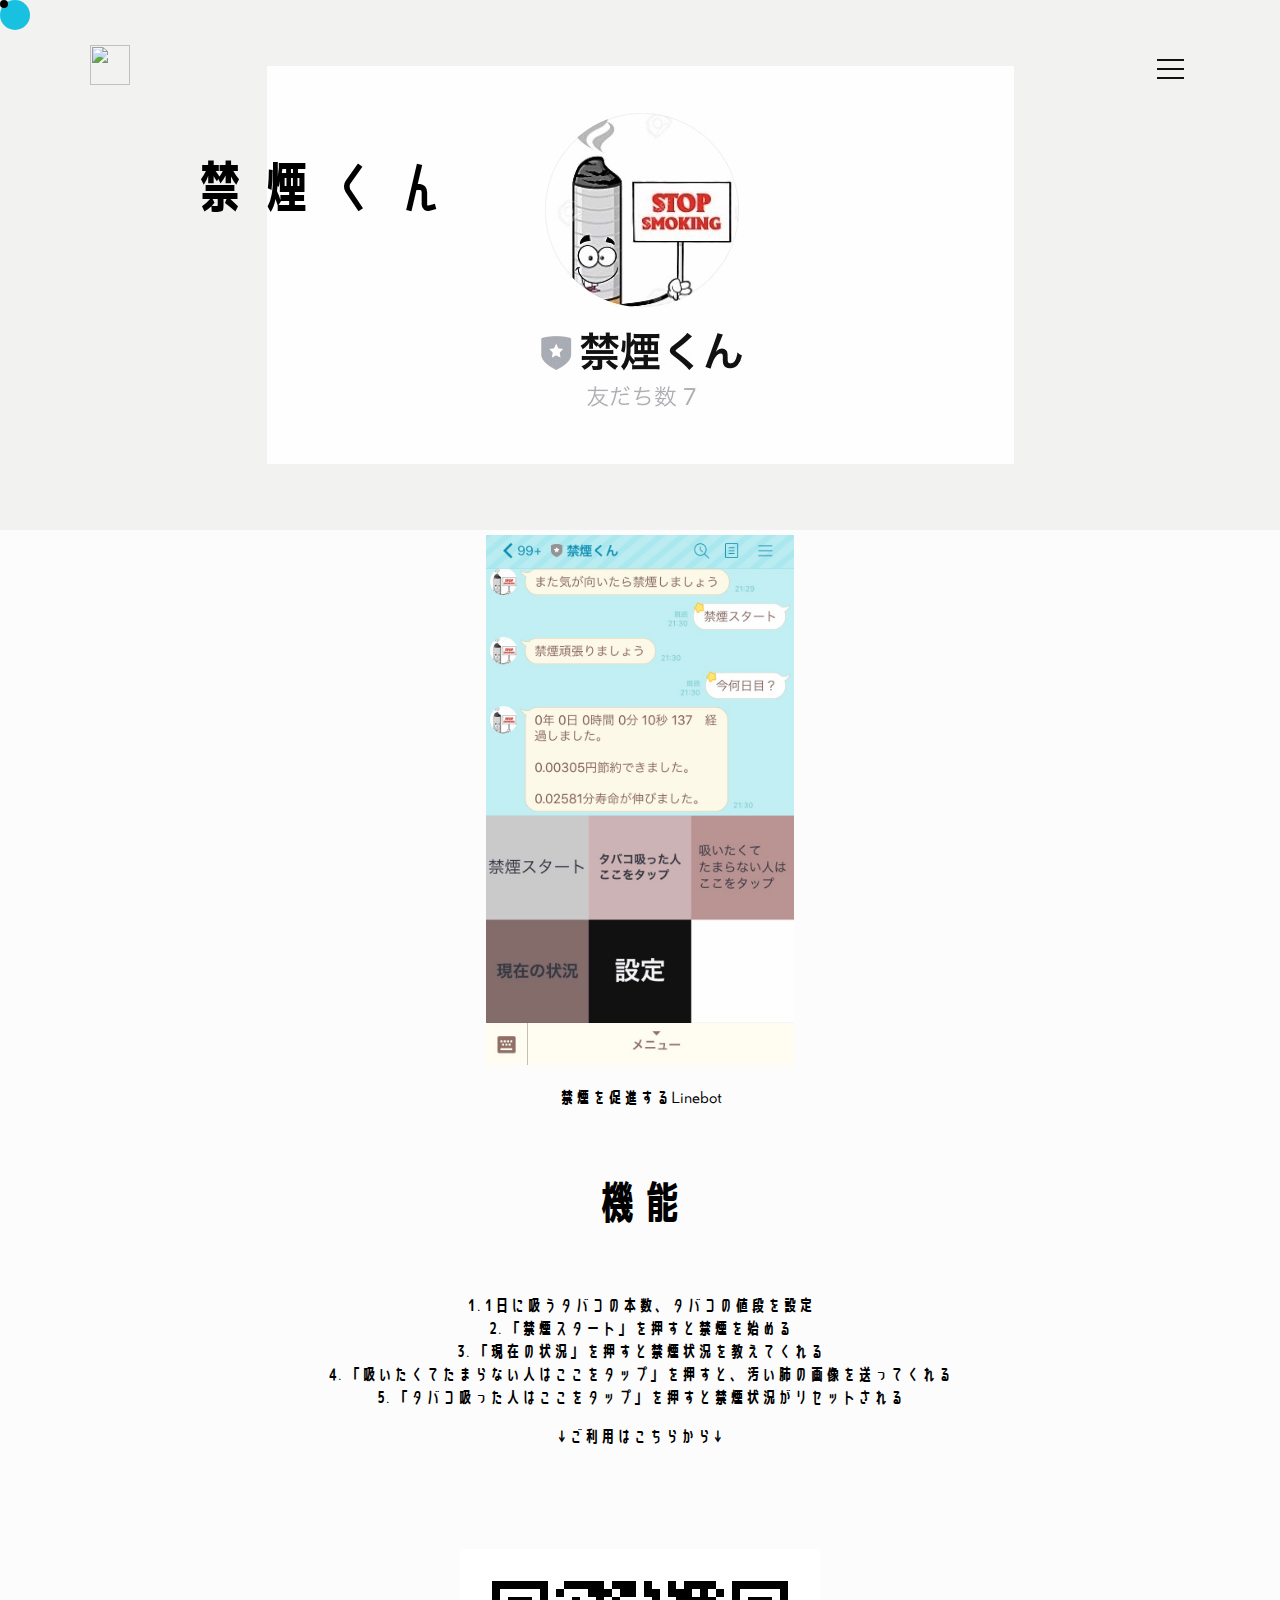
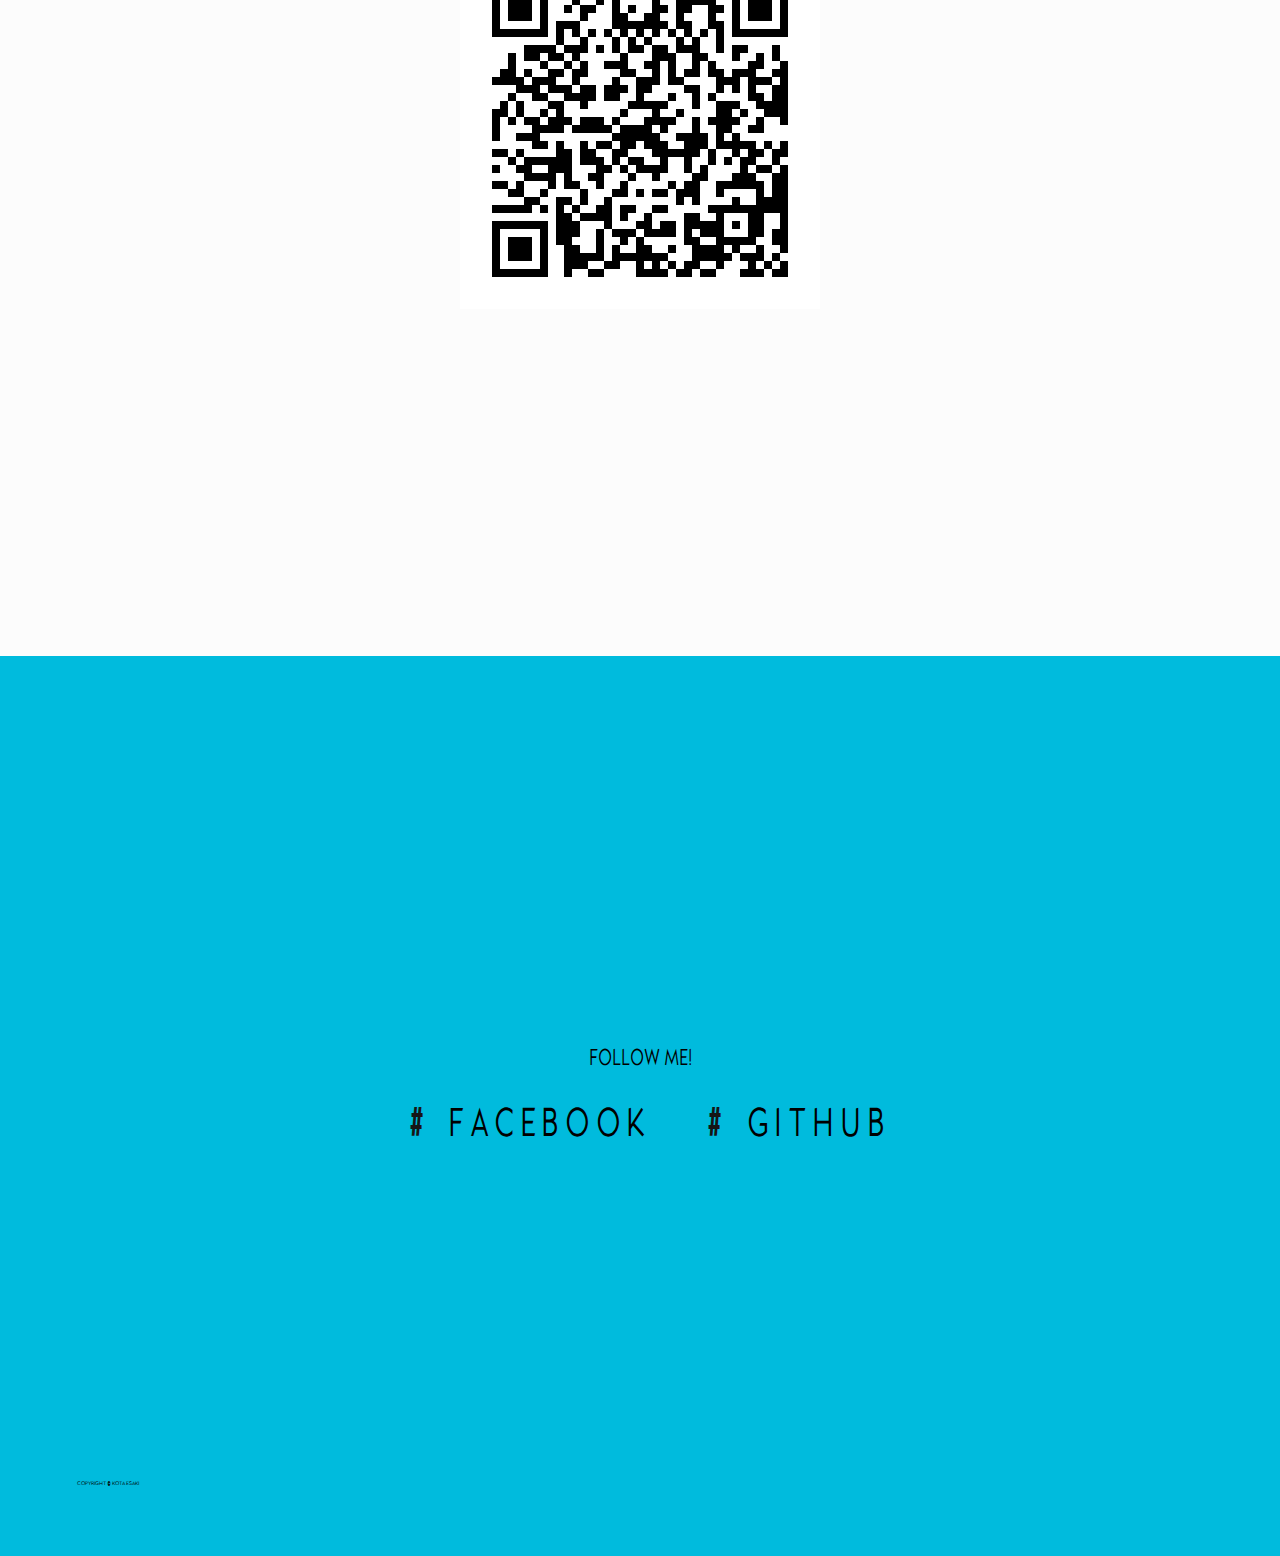
==== contents/content1.html @ cff10628 "second" ====
<!DOCTYPE html>
<html>
<head>
	<meta charset="utf-8">
	<title>KOTA ESAKI / Portfolio site</title>
	<meta name="viewport" content="width=device-width, initial-scale=1, shrink-to-fit=no" user-scalable=no>
	<meta http-equiv="X-UA-Compatible" content="IE=edge">
	<meta name="format-detection" content="telephone=no,address=no,email=no">
	<link rel="canonical" href="URL">

	<link rel="icon" href="img/favicon.ico">
	<link rel="apple-touch-icon" href="../img/favicon.ico" sizes="180x180">
	<link rel="icon" type="image/png" href="../img/favicon.ico" sizes="192x192">
	<link rel="stylesheet" type="text/css" href="../css/mame.css">
	<link rel="stylesheet" href="https://use.fontawesome.com/releases/v5.6.4/css/all.css">
</head>
<body>
	<div id="wrapper">
	<div class="cursor"></div>
  	<div class="follower"></div>

	<!-homeボタン ->
	<h1 class="logo">
		<a href="../index.html"><img src="../img/favicon.ico"></a>
	</h1>



	<!- 右上のハンバーガーメニュー　->
	<header class = "nav" >
		<nav class="global-nav">
		<ul class="global-nav-list">
			<li class="global-nav-item"><a href="../index.html">HOME</a></li>
			<li class="global-nav-item"><a href="../index.html#about">ABOUT</a></li>
			<li class="global-nav-item"><a href="../index.html#portfolio">PORTFOLIO</a></li>
			<li class="global-nav-item"><a href="../index.html#contact">CONTACT</a></li>
		</ul>
		</nav>

		<!- 3本線 ->
		<div class="hamburger" id="js-hamburger">
			<span class="hamburger__line hamburger__line--1"></span>
    		<span class="hamburger__line hamburger__line--2"></span>
    		<span class="hamburger__line hamburger__line--3"></span>

		</div>
		
	</header>

 	<div id="page-top"><a href="#"></a></div>
	



	<section class="contents" class="pages">
		<div id="about-inner">
		<h3 id="about-title" class="title">禁煙くん</h3>
		<img src="../img/IMG_4191.jpg">
		<img src="../img/IMG_4192.jpg">
		<p>禁煙を促進するLinebot</p>
		<h4>機能</h4>
		<p>
			1. 1日に吸うタバコの本数、タバコの値段を設定<br>
			2. 「禁煙スタート」を押すと禁煙を始める<br>
			3. 「現在の状況」を押すと禁煙状況を教えてくれる<br>
			4. 「吸いたくてたまらない人はここをタップ」を押すと、汚い肺の画像を送ってくれる<br>
			5. 「タバコ吸った人はここをタップ」を押すと禁煙状況がリセットされる<br>
		</p>
		<p>↓ご利用はこちらから↓</p>
		<img src="../img/599jyqoc.png">
		</div>
	</section>


	<footer id="global-footer" class="pages">
		<div id="global-footer-container">
		<p>FOLLOW ME!</p>
		<ul>
			<li><a href="https://www.facebook.com/profile.php?id=100008296080637" target="_blank">FACEBOOK</a></li> 
			<li><a href="https://github.com/kotaesaki" target="_blank">GITHUB</a></li>
		</ul>
		</div>
		<div id="global-footer-info">
			<p>COPYRIGHT ©︎ KOTA ESAKI</p>
			
		</div>
		

		
	</footer>

</div>


	<script src="https://ajax.googleapis.com/ajax/libs/jquery/3.4.1/jquery.min.js"></script>

	<script>
		function toggleNav() {
  		var body = document.body;
  		var hamburger = document.getElementById('js-hamburger');
  		var blackBg = document.getElementById('js-black-bg');

  		hamburger.addEventListener('click', function() {
    	body.classList.toggle('nav-open');
  		});

		}
		toggleNav();
	</script>
	<script type="text/javascript" src="../js/pagetop.js"></script>
	<script type="text/javascript" src="../js/particles.min.js"></script>
	<script type="text/javascript" src="../js/set.js"></script>	
	<script src="https://cdnjs.cloudflare.com/ajax/libs/gsap/latest/TweenMax.min.js"></script>
	<script type="text/javascript" src="../js/fadein.js"></script>
	<script type="text/javascript" src="../js/cursor.js"></script>


</body>
</html>
---- css/mame.css ----
@font-face{
  font-family: 'main';
  src: url('../font/Kano.woff') format('woff');


}

@font-face{
  font-family: 'nihongo';
  src: url('../font/Senobi-Gothic-Bold.woff') format('woff');


}
.font{
  font-family: 'main';
}

html,body {
  overflow-x: hidden;
}

#wrapper2{
  display: none;
}

html {
  background: #00bbdd;
}

body {
  justify-content: center;
  align-items: center;
  margin: 0%;
  position: relative;
  width: 100%;
  cursor: none;
  background-color: #FCFCFC;
  font-family: "main",'nihongo';
}

.cursor,
.follower {
  border-radius: 50%;
  position: absolute; //bodyの一番左上になるように配置する
  top: 0;
  left: 0; 
  cursor: none;
  pointer-events: none; //他の要素がクリックできなくならないように
}
 
.cursor {
  width: 8px;
  height: 8px;
  background-color: #000;
  z-index: 10000; //どの要素よりも一番上になるようにする
}

.follower.is-white{
  background-color: #fff;
}
 

.follower {
  display: -webkit-box;
  display: flex;
  -webkit-box-pack: center;
          justify-content: center;
  -webkit-box-align: center;
          align-items: center;
  width: 30px;
  height: 30px;
  background-color: #00bbdd;
  z-index: 9999;
  -webkit-transition: -webkit-transform ease .1s;
  transition: -webkit-transform ease .1s;
  transition: transform ease .1s;
  transition: transform ease .1s, -webkit-transform ease .1s;
  text-align: center;
  opacity: .9;
}
.follower span {
  display: inline-block;
  font-size: 14px;
  font-weight: bold;
  -webkit-transform: scale(0);
          transform: scale(0);
}
.follower.is-active {
  -webkit-transform: scale(1.5);
          transform: scale(1.5);
}

a{
  text-decoration: none;
  cursor: none;
}
a:link{
  color: #000;
}
a:visited{
  color: #000;
}
a:hover{
  color: #000;
}
a:active{
  color: #000;
}

img {
  width: 100%; 
  height:100%; 
  object-fit: scale-down;
}

h2{
  letter-spacing: .8em;
  font-size: 2.0em;
  transform: scale(1.0, 1.0);
}

/*画面外にいる状態*/
.fadein2 {
  opacity : 0;
  transform : translate(0, 200px);
  transition : all 1000ms;
  }

/* 画面内に入った状態 */
.fadein2.scrollin {
  opacity : 1;
  transform : translate(0, 0);
  }


.effect2 > article.fadein2:nth-of-type(2) {
  -moz-transition-delay:100ms;
  -webkit-transition-delay:100ms;
  -o-transition-delay:100ms;
  -ms-transition-delay:100ms;
  }

.effect2 > article.fadein2:nth-of-type(3) {
  -moz-transition-delay:200ms;
  -webkit-transition-delay:200ms;
  -o-transition-delay:200ms;
  -ms-transition-delay:200ms;
  }

.effect2 > article.fadein2:nth-of-type(4) {
  -moz-transition-delay:300ms;
  -webkit-transition-delay:300ms;
  -o-transition-delay:300ms;
  -ms-transition-delay:300ms;
  }

.effect2 > article.fadein2:nth-of-type(5) {
  -moz-transition-delay:400ms;
  -webkit-transition-delay:400ms;
  -o-transition-delay:400ms;
  -ms-transition-delay:400ms;
  }

.effect2 > article.fadein2:nth-of-type(6) {
  -moz-transition-delay:500ms;
  -webkit-transition-delay:500ms;
  -o-transition-delay:500ms;
  -ms-transition-delay:500ms;
  }


/*画面外にいる状態*/
.fadein1 {
  opacity : 0;
  transform : translate(0, -100px);
  transition : all 1000ms;
  }

/* 画面内に入った状態 */
.fadein1.scrollin {
  opacity : 1;
  transform : translate(0, 0);
  }

.effect1 > p.fadein1:nth-of-type(1){
  -moz-transition-delay:500ms;
  -webkit-transition-delay:500ms;
  -o-transition-delay:500ms;
  -ms-transition-delay:500ms;
}




.logo{
  position: fixed;
  left: 7%;
  top: 5%;
  width: 40px;
  height: 40px;
  margin: 0;
  z-index: 200;

}


.nav{
  position: fixed;
  right: 7%;
  top: 5%;
  width: 40px;
  height: 40px;
  z-index: 200;

}

.global-nav{
  position: fixed;
  right: -320px;
  top: 0:
  width:20%;
  height: 100vh;
  transition: all .6s;
  z-index: 200;
  overflow-y: auto; /* メニューが多くなったらスクロールできるように */
}

.hamburger {
  position: absolute;
  right: 0;
  top: 0;
  width: 40px; /* クリックしやすいようにちゃんと幅を指定する */
  height: 40px; /* クリックしやすいようにちゃんと高さを指定する */
  z-index: 300;
}

.global-nav-list{
  margin: 0;
  padding: 0;
  list-style: none;
}

.global-nav-item{
  text-align: center;
  padding: 0 14px;
}

.global-nav-item a {
  display: block;
  padding: 8px 0;
  border-bottom: 1px solid #eee;
  text-decoration: none;
  color: #111;
}
.global-nav-item a:hover {
  background-color: #eee;
}


.hamburger__line {
  position: absolute;
  left: 6.5px;
  width: 27px;
  height: 2px;
  background-color: #111;
  transition: all .6s;
}
.hamburger__line--1 {
  top: 14px;
}
.hamburger__line--2 {
  top: 23px;
}
.hamburger__line--3 {
  top: 32px;
}



/* 表示された時用のCSS */
.nav-open .global-nav {
  right: 10%;
}

.nav-open .hamburger__line--1 {
  transform: rotate(45deg);
  top: 20px;
}
.nav-open .hamburger__line--2 {
  width: 0;
  left: 50%;
}
.nav-open .hamburger__line--3 {
  transform: rotate(-45deg);
  top: 20px;
}


#page-top{
  width: 50px;
  height: 50px;
  position: fixed;
  right: 7%;
  bottom: 7%;
  opacity: 0.6;
  z-index: 1000;
}
#page-top a{
  position: relative;
  display: block;
  width: 50px;
  height: 50px;
  text-decoration: none;
}
#page-top a::before{
  font-family: 'Font Awesome 5 Free';
  font-weight: 900;
  content: '\f106';
  font-size: 50px;
  color: #000;
  position: absolute;
  width: 25px;
  height: 25px;
  top: 0;
  bottom: 0;
  right: 0;
  left: 0;
  margin: auto;
  text-align: center;
}

#ppap{
  width: 100vw;
  height: auto;
  margin:0 0 15%;
  position: relative;
  display: block;

  top: 0;
  left: 0;
  z-index: 0;

}

.background {
  position: absolute;
  display: block;
  top: 0;
  left: 0;
  z-index: 0;
}


.container {
  display: block;
  justify-content: center;
  align-items: center;

}
.box {
  border-radius: 5px;
  padding: 20px;
  text-align: center;
  position: absolute;
  width: 100%;
  top: 50%;
  left: 0%;
  transform: translateY(-50%);
  -webkit-transform: translateY(-50%);
  -ms-transform: translateY(-50%);
  z-index: 1;
  color: #1a1a1a;
}
.catchcopy{
  font-size: 1.2em;
  letter-spacing: .5em;
}


.pages{
  display: block;
  position: relative;
  width: 100vw;
  height: auto;
  background-color: #FCFCFC;
}


.title{
  position: absolute;
  font-size: 3.5em;
  letter-spacing: .2em;
  font-weight: bold;

}


#about{
  height:600px; 
}

#about-inner{
  position: absolute;
  width: 100vw;
  height: 530px;
  background-color: #F2F2F1;


}
#about-title{
  left: 15vw;
  top: 10vh;
}
#about-contents{
  position: absolute;
  margin: -7.0vh auto;
  left: 45vw;
  width: 35vw;
  height: 600px;
  border: solid 10px #000;
}


#about-contents p{
    position: relative;
    padding: 16% 13.2%;
    line-height: 2.5em;
    font-size: 1em;
    letter-spacing: .2em;
    font-weight: bold;
}

#about-contents p a{
  display: inline-block;
  transition: .6s;
}
#about-contents p a:hover{
  transform: rotate(10deg);

}

#portfolio{
  margin-top: 9%;
  margin-bottom: 20%;
}
#portfolio-inner p{
    position: relative;
    text-align: center;
    top: 65%;
}


#portfolio-title{
    top: 0%;
    left: 50%;
    transform: translateX(-50%);
    -webkit-transform: translateX(-50%);
    -ms-transform: translateX(-50%);
}

#portfolio-catchcopy{
  height: 200px;
}




#container {
    display: grid;
    grid-template-rows: 1fr 1fr;
    grid-template-columns: 1fr 1fr 1fr;
    width: 100vw;
    height: auto;
    position: relative;
    margin-top: 0;


}

#article-item1{
  grid-row: 1 / 2;
  grid-column: 1 / 2;
  text-align: center;
  position: relative;
}
#article-item2{
  grid-row: 1 / 2;
  grid-column: 2 / 3;
  text-align: center;
  position: relative;
}
#article-item3{
  grid-row: 1 / 2;
  grid-column: 3 / 4;
  text-align: center;
  position: relative;
}
#article-item4{
  grid-row: 2 / 3;
  grid-column: 1 / 2;
  text-align: center;
  position: relative;
}
#article-item5{
  grid-row: 2 / 3;
  grid-column: 2 / 3;
  text-align: center;
  position: relative;
}
#article-item6{
  grid-row: 2 / 3;
  grid-column: 3 / 4;
  text-align: center;
  position: relative;
}

figure{
  width: 100%;
  height: auto;
  margin: -1% 0;
  float: left;
  overflow: hidden;

}


figure figcaption {
  padding: 2em;
  color: #0f0f0f;
  text-transform: uppercase;
  font-size: 1.25em;
  -webkit-backface-visibility: hidden;
  backface-visibility: hidden;
}

figure figcaption::before,
figure figcaption::after {
  pointer-events: none;
}

figure figcaption,
figure figcaption > a {
  position: absolute;
  top: 0;
  left: 0;
  height: 60%;
}

/* Anchor will cover the whole item by default */
/* For some effects it will show as a button */
figure figcaption > a {
  z-index: 1000;
  text-indent: 200%;
  white-space: nowrap;
  font-size: 0;
  opacity: 0;
}

figure h3 {
  word-spacing: -0.15em;
  font-weight: 300;
}

figure h3 span {
  font-weight: 800;
}

figure h3,
figure p {
  margin: 0;
}

figure p {
  letter-spacing: 1px;
  font-size: 68.5%;
}







figure.effect-bubba {
background-color: #fff;
}

figure.effect-bubba img {
  -webkit-transition: opacity 0.35s;
  transition: opacity 0.35s;


}

figure.effect-bubba:hover img {
  opacity: 0.4;
}

figure.effect-bubba figcaption::before,
figure.effect-bubba figcaption::after {
  position: absolute;
  top: 30px;
  right: 30px;
  bottom: 30px;
  left: 30px;
  content: '';
  opacity: 0;
  -webkit-transition: opacity 0.35s, -webkit-transform 0.35s;
  transition: opacity 0.35s, transform 0.35s;
}

figure.effect-bubba figcaption::before {
  border-top: 1px solid #fff;
  border-bottom: 1px solid #fff;
  -webkit-transform: scale(0,1);
  transform: scale(0,1);
}

figure.effect-bubba figcaption::after {
  border-right: 1px solid #fff;
  border-left: 1px solid #fff;
  -webkit-transform: scale(1,0);
  transform: scale(1,0);
}

figure.effect-bubba h3 {
  -webkit-transition: -webkit-transform 0.35s;
  transition: transform 0.35s;
  -webkit-transform: translate3d(0,-20px,0);
  transform: translate3d(0,-20px,0);
}

figure.effect-bubba p {
  padding:2.5em;
  opacity: 0;
  -webkit-transition: opacity 0.35s, -webkit-transform 0.35s;
  transition: opacity 0.35s, transform 0.35s;
  -webkit-transform: translate3d(0,20px,0);
  transform: translate3d(0,20px,0);
}

figure.effect-bubba:hover figcaption::before,
figure.effect-bubba:hover figcaption::after {
  opacity: 1;
  -webkit-transform: scale(1);
  transform: scale(1);
}

figure.effect-bubba:hover h3,
figure.effect-bubba:hover p {
  opacity: 1;
  -webkit-transform: translate3d(0,0,0);
  transform: translate3d(0,0,0);
}


#contact{
  display: table-cell;
  vertical-align:middle;
  background-color: #FCFCFC;

}

#contact-contents{
  position: relative;
  text-align: center;
  margin: 0 auto;
  width: 55vw;
  height: 300px;
  background: #000000;
}
#contact-title{
    color: #fff;
    font-size: 2.2em;
    position: relative;
    margin: 0;
    top: 14%;


}

#contact-contents p{
    color: #fff;
    font-size: 0.9em;
    position: relative;
    margin: 0;
    top: 13%;
}





.button {
  background: #fff;
  display: inline-block;
  padding: 1rem 7rem;
  margin: 15%;
  text-decoration: none;

  color: black;
  position: relative;
  overflow: hidden;
  -moz-transition: 1s;
  -o-transition: 1s;
  -webkit-transition: 1s;
  transition: 1s;

}
.button:before {
  content: "";
  position: absolute;
  bottom: -40px;
  right: -40px;
  width: 10px;
  height: 10px;
  background: #222;
  border-radius: 25%;
  -moz-transition: 1s;
  -o-transition: 1s;
  -webkit-transition: 1s;
  transition: 1s;
  bottom: auto;
  top: -40px;
}
.button span {
  position: relative;
}
.button:hover, .button:focus {
  color:  #000;
}
.button:hover:before, .button:focus:before {
  width: 500px;
  height: 500px;
  background-color: #00bbdd;
}


#global-footer{
  position: relative;
  width: 100%;
  height: 100vh;
  background-color: #00bbdd;
  margin-top: 20%;
}

#global-footer-container{
  position: relative;
  text-align: center;
  width: 100%;
  top: 50%;
  transform: translateY(-50%);
  -webkit-transform: translateY(-50%);
  -ms-transform: translateY(-50%);

}

#global-footer-container ul{
  list-style: none;
  position: relative;
  text-align: center;
  padding: 0;
}
#global-footer-container li{
  display: inline-block;
  font-weight: 400 !important;
  -webkit-font-smoothing: subpixel-antialiased;
  font-size: 28px;
  line-height: 1.8;
  letter-spacing: .2em;
  color: #161615;
  transform: scale(1, 1.4);


}

#global-footer-container a{
  position: relative;
  display: inline-block;
  margin:0.5em 0.6em;
  transition: .6s;

}
#global-footer-container a:hover{
  transform: rotate(10deg);

}


#global-footer-container li::before{
  content: "　#";
}

#global-footer-container p{
  transform: scale(1, 1.4);

}
#global-footer-info p{
  position: absolute;
  bottom: 7%;
  bottom: 5vw;
  left: 6%;
  left: 6vw;
  font-size: 5px;
}


.contents{
  height:2000px; 
}
.contents p{
  text-align: center;
}

.contents h4{
  text-align: center;
  font-size: 45px;
}

.contents a{
  background:linear-gradient(transparent 70%, #00bbdd 0%);

}
@media screen and (max-width: 480px) { /*スマホ用　ウィンドウ幅が480px以下の場合に適用*/


.logo{
  top: 35px;
  left: 10%;
}
.nav{
  top: 5vh;
  right: 6vh;
}

#page-top{
  right: 5.5vh;
  bottom: 5.5vh;
}
#ppap{
  height: 100vh;
}

.box{
  width: auto;
  padding:10px;
  text-align: left; 
}
#name-title{
  font-size: 30px;
  font-weight: 900;
}

.catchcopy{
  font-size: 14px;
}

#about{
    height:470px;
    margin: 135px 0 100px;
}
#about-inner{
  height: 400px;
}

#about-title{
  top: -20vh;
  left: 3vh;
}
.title{
  font-size: 2.2em;
}
#about-contents{
  height: 450px;
  margin: -35px auto;
  left: 12vw;
  width: 90vw;
}
#about-contents p{
  font-size: 0.9em;
}

#portfolio{
  margin-bottom: 40%
}

#portfolio-inner p{
  top: 45%;
}

#container{
  grid-template-columns: 1fr;

}

#article-item1,#article-item2,#article-item3,
#article-item4,#article-item5,#article-item6{
  grid-row: auto;
  grid-column: auto;

}

#contact-contents {
  width: 90vw;
}

#contact-title {
  font-size: 1.7em;
  top: 10%;
}

#contact-contents p {
  font-size: 0.7em;
  top: 16%;

}
.button {
  margin: 150px 5%;
  padding: 1rem 6rem;

  }

#global-footer-container li{
  font-size: 23px;
}

#global-footer-container p{
  font-size: 10px;

}
.cursor,
.follower {
  display: none;

}

.button:before{
  display: none;
}

#global-footer-container a:hover{
  transform: rotate(0deg);

}




}
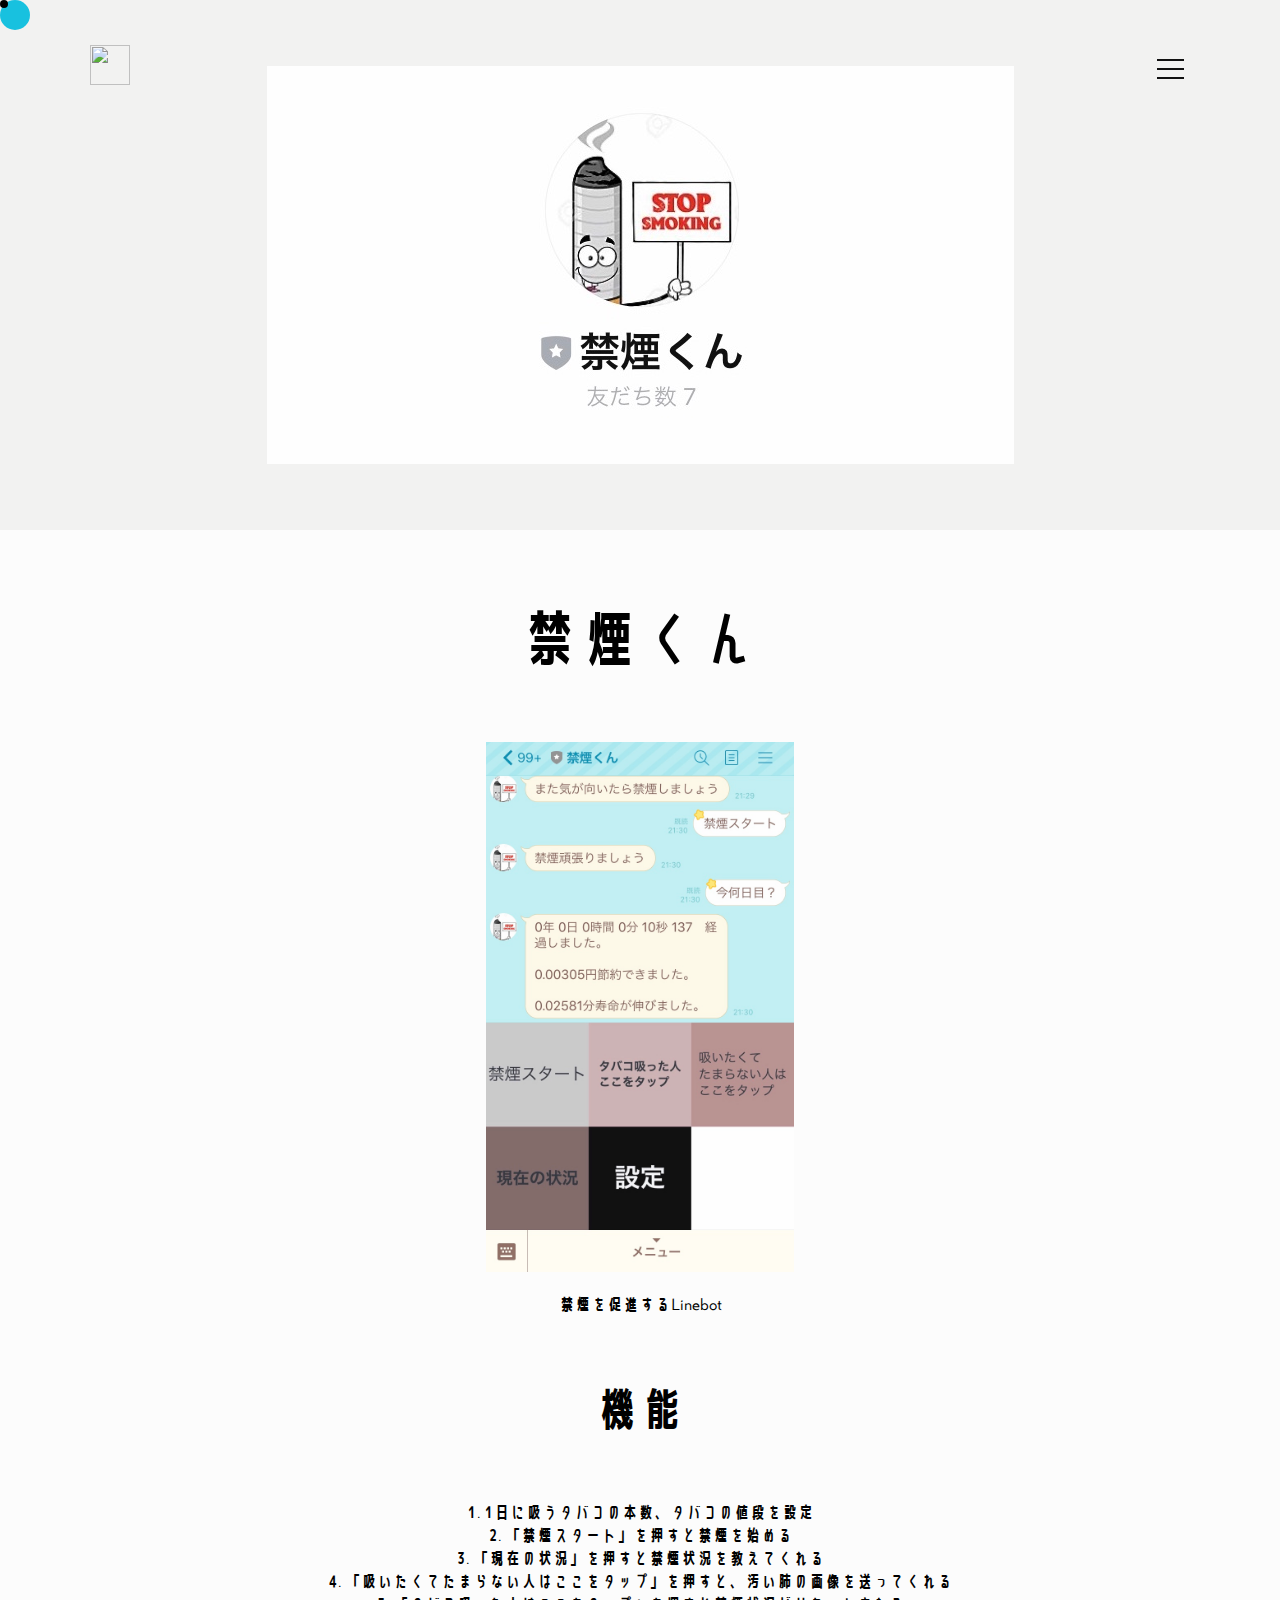
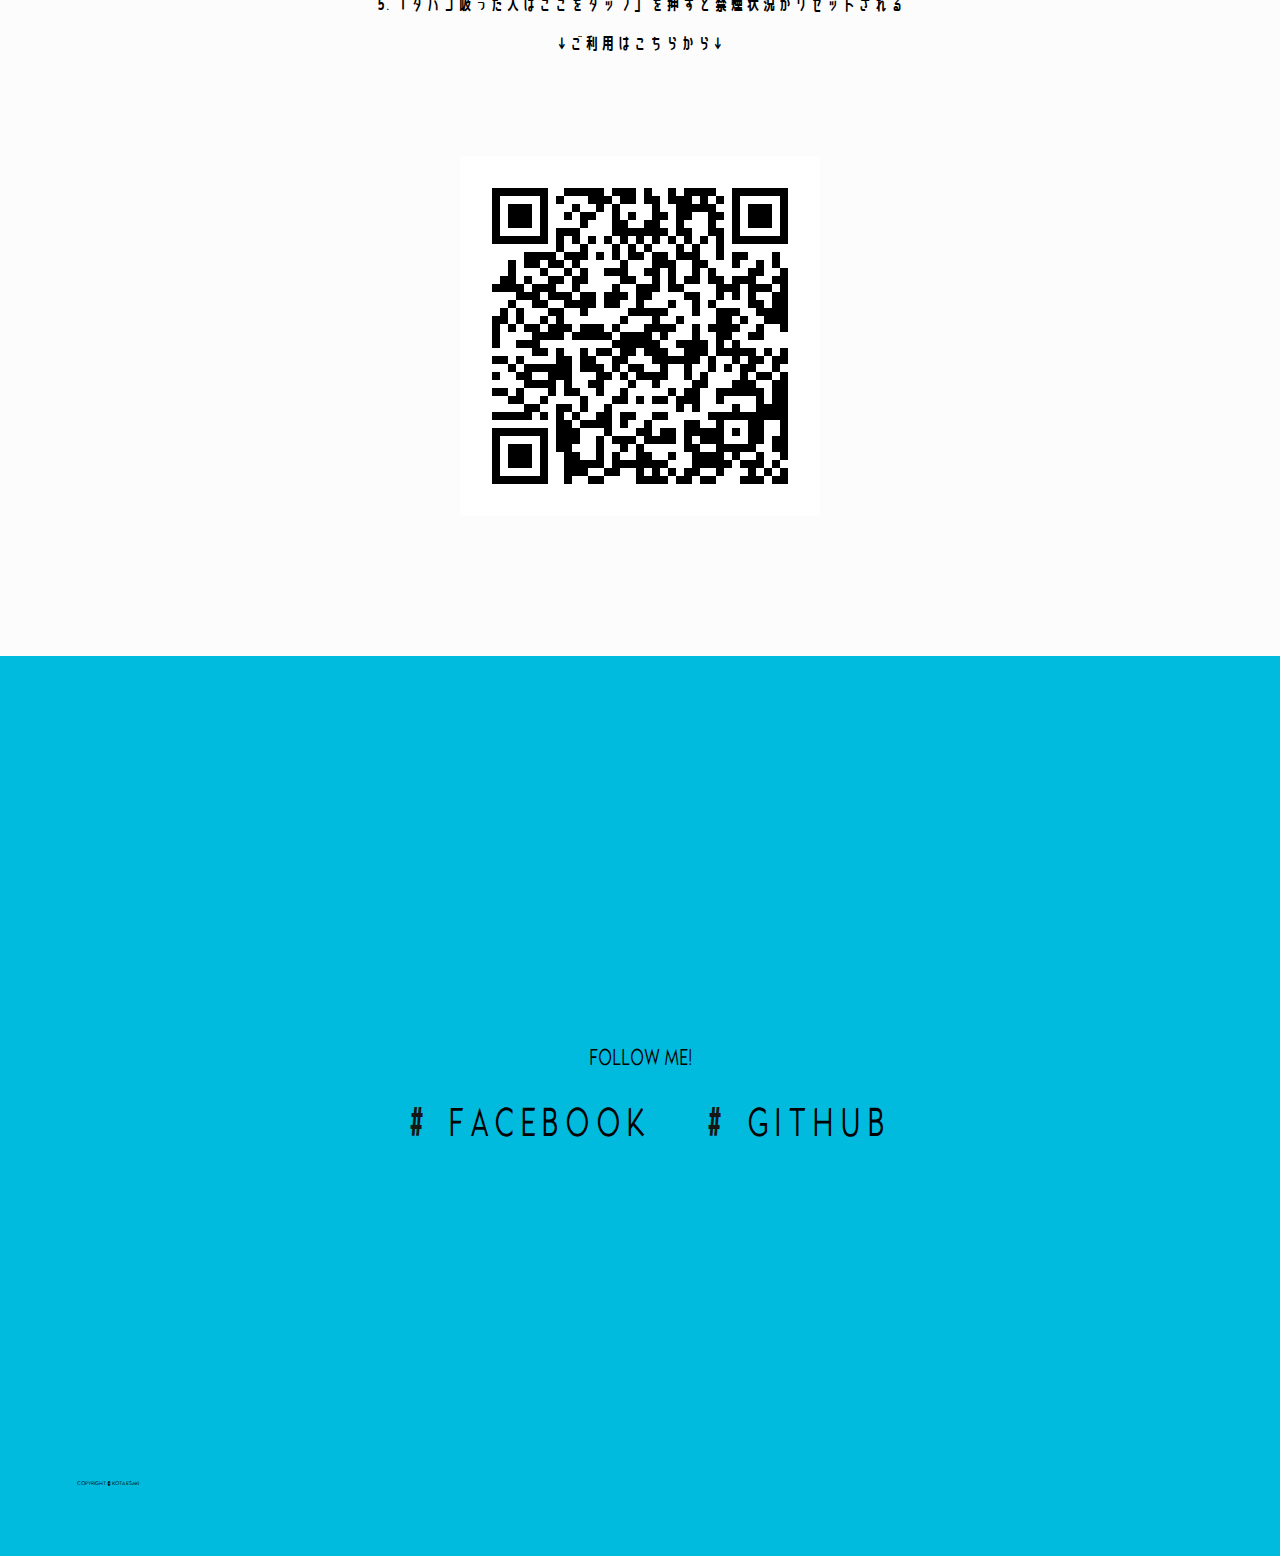
==== commit babd36e9: "20201108" ====
--- a/contents/content1.html
+++ b/contents/content1.html
@@ -54,8 +54,8 @@
 
 	<section class="contents" class="pages">
 		<div id="about-inner">
-		<h3 id="about-title" class="title">禁煙くん</h3>
 		<img src="../img/IMG_4191.jpg">
+		<h3>禁煙くん</h3>
 		<img src="../img/IMG_4192.jpg">
 		<p>禁煙を促進するLinebot</p>
 		<h4>機能</h4>
--- a/css/mame.css
+++ b/css/mame.css
@@ -515,22 +515,18 @@
 }
 
 figure{
-  width: 100%;
-  height: auto;
-  margin: -1% 0;
+  margin: 0 auto;
   float: left;
   overflow: hidden;
+  position: relative;
 
 }
 
 
 figure figcaption {
-  padding: 2em;
-  color: #0f0f0f;
   text-transform: uppercase;
   font-size: 1.25em;
-  -webkit-backface-visibility: hidden;
-  backface-visibility: hidden;
+  
 }
 
 figure figcaption::before,
@@ -559,6 +555,7 @@
 figure h3 {
   word-spacing: -0.15em;
   font-weight: 300;
+  color: #00bbdd;
 }
 
 figure h3 span {
@@ -567,7 +564,6 @@
 
 figure h3,
 figure p {
-  margin: 0;
 }
 
 figure p {
@@ -576,38 +572,25 @@
 }
 
 
-
-
-
-
-
 figure.effect-bubba {
-background-color: #fff;
 }
 
 figure.effect-bubba img {
   -webkit-transition: opacity 0.35s;
   transition: opacity 0.35s;
-
-
+  width: 85%;
+  height: 250px;
+  margin-top: 20px;
+  object-fit: cover;
+ 
 }
 
 figure.effect-bubba:hover img {
   opacity: 0.4;
-}
-
-figure.effect-bubba figcaption::before,
-figure.effect-bubba figcaption::after {
-  position: absolute;
-  top: 30px;
-  right: 30px;
-  bottom: 30px;
-  left: 30px;
-  content: '';
-  opacity: 0;
-  -webkit-transition: opacity 0.35s, -webkit-transform 0.35s;
-  transition: opacity 0.35s, transform 0.35s;
-}
+
+}
+
+
 
 figure.effect-bubba figcaption::before {
   border-top: 1px solid #fff;
@@ -617,8 +600,7 @@
 }
 
 figure.effect-bubba figcaption::after {
-  border-right: 1px solid #fff;
-  border-left: 1px solid #fff;
+
   -webkit-transform: scale(1,0);
   transform: scale(1,0);
 }
@@ -817,9 +799,17 @@
   font-size: 45px;
 }
 
+.contents h3{
+  text-align: center;
+  font-size: 60px;
+}
+
 .contents a{
   background:linear-gradient(transparent 70%, #00bbdd 0%);
 
+}
+.contents h3 a:hover{
+  transform: rotate(10deg);
 }
 @media screen and (max-width: 480px) { /*スマホ用　ウィンドウ幅が480px以下の場合に適用*/
 
@@ -942,10 +932,15 @@
   transform: rotate(0deg);
 
 }
-
-
-
-
-}
-
-
+figure figcaption {
+  padding-top: 25%;
+  text-transform: uppercase;
+  font-size: 1.25em;
+  
+}
+
+
+
+}
+
+
